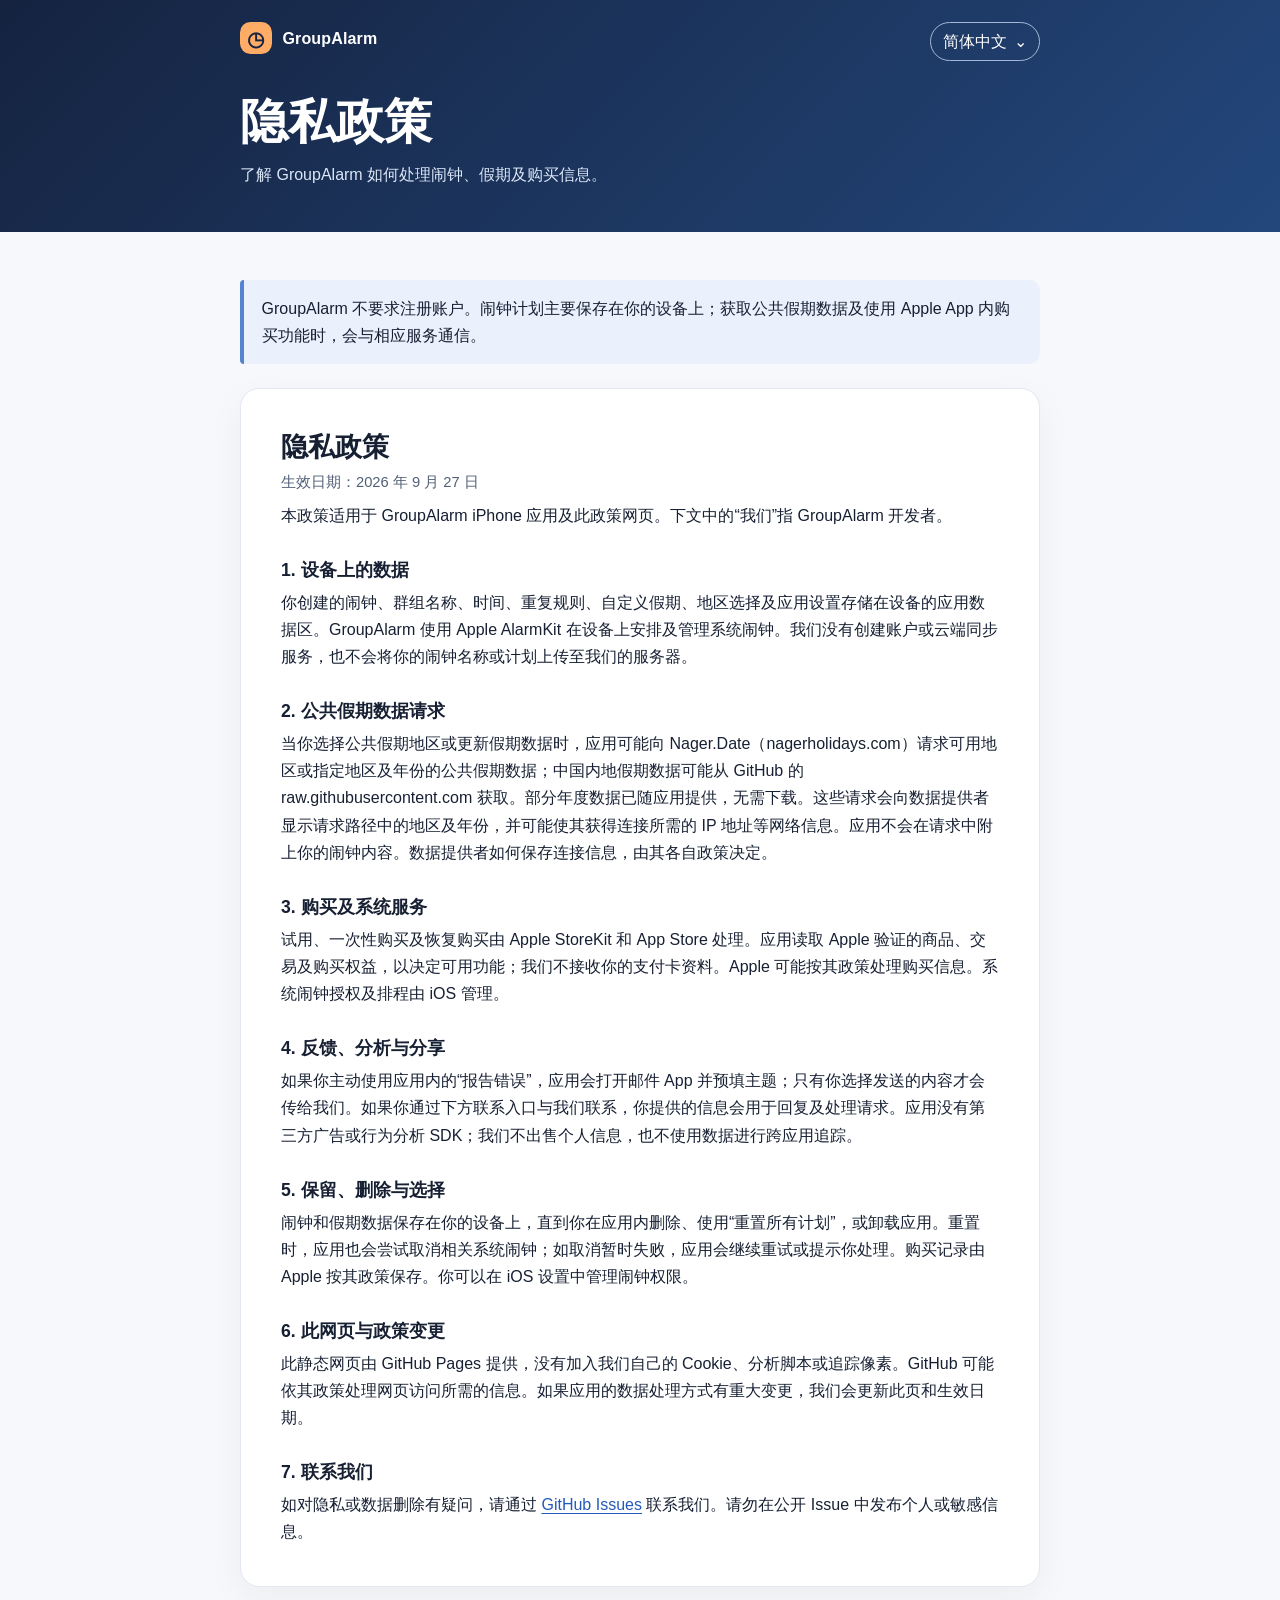
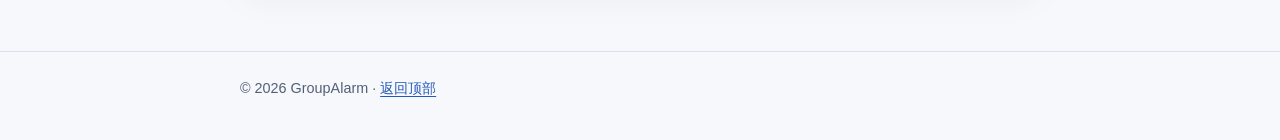
==== zh-hans/index.html @ ae1bf91b "Publish localized GroupAlarm privacy policy" ====
<!doctype html>
<html lang="zh-Hans">
<head>
  <meta charset="utf-8">
  <meta name="viewport" content="width=device-width, initial-scale=1">
  <meta name="color-scheme" content="light dark">
  <meta name="description" content="了解 GroupAlarm 如何处理闹钟、假期及购买信息。">
  <title>隐私政策 · GroupAlarm</title>
  <link rel="stylesheet" href="../style.css">
  <link rel="alternate" hreflang="zh-Hant" href="https://ericliu66.github.io/GroupAlarm-Privacy/zh-hant/">
  <link rel="alternate" hreflang="zh-Hans" href="https://ericliu66.github.io/GroupAlarm-Privacy/zh-hans/">
  <link rel="alternate" hreflang="en" href="https://ericliu66.github.io/GroupAlarm-Privacy/en/">
</head>
<body>
  <header>
    <div class="wrap">
      <div class="topbar">
        <a class="brand" href="../" aria-label="GroupAlarm"><span class="mark" aria-hidden="true">◷</span>GroupAlarm</a>
        <details class="language"><summary aria-label="语言 / Language">简体中文</summary><nav aria-label="语言 / Language"><a href="../zh-hant/" lang="zh-Hant">繁體中文</a><a href="../zh-hans/" lang="zh-Hans" aria-current="page">简体中文</a><a href="../en/" lang="en">English</a></nav></details>
      </div>
      <h1 id="top">隐私政策</h1>
      <p>了解 GroupAlarm 如何处理闹钟、假期及购买信息。</p>
    </div>
  </header>
  <main class="wrap">
    <p class="note">GroupAlarm 不要求注册账户。闹钟计划主要保存在你的设备上；获取公共假期数据及使用 Apple App 内购买功能时，会与相应服务通信。</p>
    <article aria-labelledby="policy-title">
      <h2 id="policy-title">隐私政策</h2>
      <p class="date">生效日期：2026 年 9 月 27 日</p>
      <p>本政策适用于 GroupAlarm iPhone 应用及此政策网页。下文中的“我们”指 GroupAlarm 开发者。</p>

      <h3>1. 设备上的数据</h3>
      <p>你创建的闹钟、群组名称、时间、重复规则、自定义假期、地区选择及应用设置存储在设备的应用数据区。GroupAlarm 使用 Apple AlarmKit 在设备上安排及管理系统闹钟。我们没有创建账户或云端同步服务，也不会将你的闹钟名称或计划上传至我们的服务器。</p>

      <h3>2. 公共假期数据请求</h3>
      <p>当你选择公共假期地区或更新假期数据时，应用可能向 Nager.Date（nagerholidays.com）请求可用地区或指定地区及年份的公共假期数据；中国内地假期数据可能从 GitHub 的 raw.githubusercontent.com 获取。部分年度数据已随应用提供，无需下载。这些请求会向数据提供者显示请求路径中的地区及年份，并可能使其获得连接所需的 IP 地址等网络信息。应用不会在请求中附上你的闹钟内容。数据提供者如何保存连接信息，由其各自政策决定。</p>

      <h3>3. 购买及系统服务</h3>
      <p>试用、一次性购买及恢复购买由 Apple StoreKit 和 App Store 处理。应用读取 Apple 验证的商品、交易及购买权益，以决定可用功能；我们不接收你的支付卡资料。Apple 可能按其政策处理购买信息。系统闹钟授权及排程由 iOS 管理。</p>

      <h3>4. 反馈、分析与分享</h3>
      <p>如果你主动使用应用内的“报告错误”，应用会打开邮件 App 并预填主题；只有你选择发送的内容才会传给我们。如果你通过下方联系入口与我们联系，你提供的信息会用于回复及处理请求。应用没有第三方广告或行为分析 SDK；我们不出售个人信息，也不使用数据进行跨应用追踪。</p>

      <h3>5. 保留、删除与选择</h3>
      <p>闹钟和假期数据保存在你的设备上，直到你在应用内删除、使用“重置所有计划”，或卸载应用。重置时，应用也会尝试取消相关系统闹钟；如取消暂时失败，应用会继续重试或提示你处理。购买记录由 Apple 按其政策保存。你可以在 iOS 设置中管理闹钟权限。</p>

      <h3>6. 此网页与政策变更</h3>
      <p>此静态网页由 GitHub Pages 提供，没有加入我们自己的 Cookie、分析脚本或追踪像素。GitHub 可能依其政策处理网页访问所需的信息。如果应用的数据处理方式有重大变更，我们会更新此页和生效日期。</p>

      <h3>7. 联系我们</h3>
      <p>如对隐私或数据删除有疑问，请通过 <a href="https://github.com/EricLIU66/GroupAlarm-Privacy/issues/new">GitHub Issues</a> 联系我们。请勿在公开 Issue 中发布个人或敏感信息。</p>
    </article>
  </main>
  <footer><div class="wrap">© 2026 GroupAlarm · <a href="#top">返回顶部</a></div></footer>
</body>
</html>
---- style.css ----
:root { font-family: -apple-system, BlinkMacSystemFont, "Segoe UI", sans-serif; color-scheme: light dark; }
* { box-sizing: border-box; }
body { margin: 0; background: #f7f8fb; color: #172033; line-height: 1.7; }
a { color: #2459bb; text-underline-offset: .18em; }
a:focus-visible, summary:focus-visible { outline: 3px solid #3f78dc; outline-offset: 3px; border-radius: 3px; }
.wrap { width: min(100% - 2rem, 800px); margin-inline: auto; }
header { background: linear-gradient(135deg, #152340, #23477c); color: white; padding: 1.4rem 0 2.75rem; }
header a { color: white; }
.topbar { display: flex; align-items: flex-start; justify-content: space-between; gap: 1rem; }
.brand { display: inline-flex; align-items: center; gap: .65rem; font-weight: 700; letter-spacing: .01em; text-decoration: none; }
.mark { display: grid; place-items: center; width: 2rem; height: 2rem; border-radius: .65rem; background: #ffad66; color: #172340; font-size: 1.25rem; }
.language { position: relative; z-index: 1; }
.language summary { list-style: none; cursor: pointer; border: 1px solid #a4b8d5; border-radius: 99px; padding: .3rem .75rem; white-space: nowrap; }
.language summary::-webkit-details-marker { display: none; }
.language summary::after { content: "⌄"; margin-left: .45rem; }
.language nav { position: absolute; right: 0; top: calc(100% + .5rem); min-width: 9rem; padding: .35rem; border-radius: .8rem; background: white; box-shadow: 0 12px 30px rgba(0, 0, 0, .24); }
.language nav a { display: block; color: #172033; text-decoration: none; padding: .45rem .65rem; border-radius: .45rem; }
.language nav a:hover, .language nav a[aria-current="page"] { background: #eaf1fc; }
h1 { font-size: clamp(2rem, 5vw, 3rem); line-height: 1.2; margin: 2rem 0 .65rem; }
header p { max-width: 50rem; margin: 0; color: #dce7f8; }
main { padding-block: 2rem 4rem; }
.note { border-left: 4px solid #5683d1; background: #eaf1fc; padding: .9rem 1.1rem; border-radius: .25rem .7rem .7rem .25rem; }
article { background: white; border: 1px solid #e2e7f0; border-radius: 1.2rem; padding: clamp(1.2rem, 4vw, 2.5rem); box-shadow: 0 12px 36px rgba(25, 45, 78, .05); margin-top: 1.5rem; }
article h2 { font-size: 1.7rem; line-height: 1.3; margin: 0 0 .35rem; }
article h3 { font-size: 1.1rem; line-height: 1.4; margin: 1.8rem 0 .35rem; }
article p { margin: .4rem 0 0; }
.date { color: #526077; font-size: .92rem; }
footer { border-top: 1px solid #d9e1ed; padding: 1.5rem 0 2.5rem; color: #526077; font-size: .9rem; }
@media (prefers-color-scheme: dark) {
  body { background: #101827; color: #e6ecf5; }
  article { background: #19253a; border-color: #32435d; box-shadow: none; }
  .note { background: #1d3556; }
  .date, footer { color: #b6c2d4; }
  footer { border-color: #32435d; }
  a { color: #9cc1ff; }
  .language nav { background: #19253a; }
  .language nav a { color: #e6ecf5; }
  .language nav a:hover, .language nav a[aria-current="page"] { background: #294264; }
}
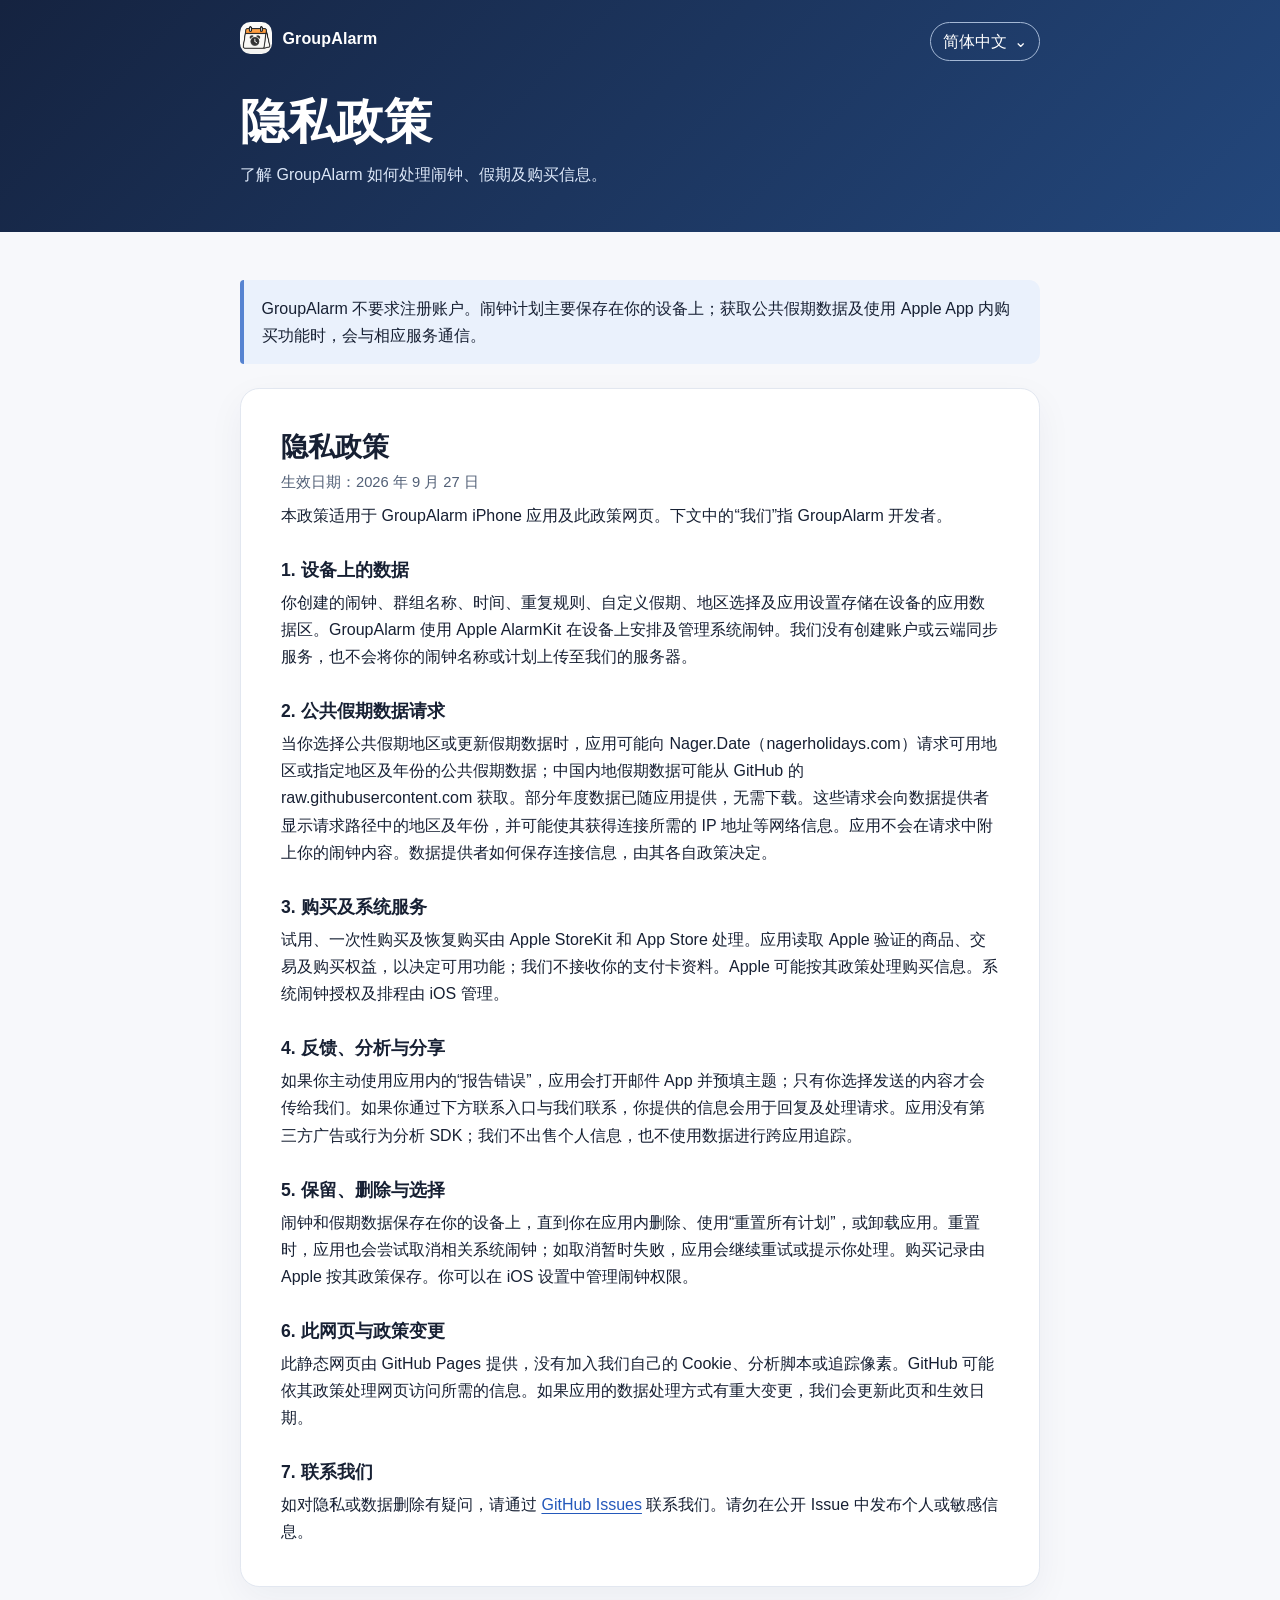
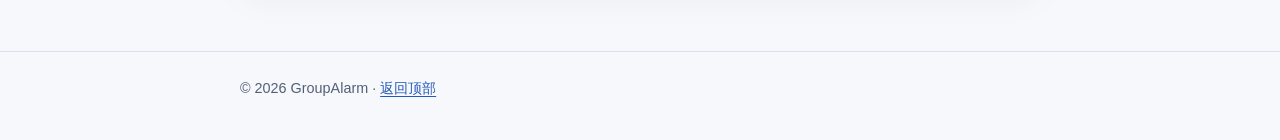
==== commit 9d04dc91: "Show GroupAlarm AppIcon on policy pages" ====
--- a/zh-hans/index.html
+++ b/zh-hans/index.html
@@ -6,6 +6,7 @@
   <meta name="color-scheme" content="light dark">
   <meta name="description" content="了解 GroupAlarm 如何处理闹钟、假期及购买信息。">
   <title>隐私政策 · GroupAlarm</title>
+  <link rel="icon" type="image/png" href="../app-icon.png">
   <link rel="stylesheet" href="../style.css">
   <link rel="alternate" hreflang="zh-Hant" href="https://ericliu66.github.io/GroupAlarm-Privacy/zh-hant/">
   <link rel="alternate" hreflang="zh-Hans" href="https://ericliu66.github.io/GroupAlarm-Privacy/zh-hans/">
@@ -15,7 +16,7 @@
   <header>
     <div class="wrap">
       <div class="topbar">
-        <a class="brand" href="../" aria-label="GroupAlarm"><span class="mark" aria-hidden="true">◷</span>GroupAlarm</a>
+        <a class="brand" href="../" aria-label="GroupAlarm"><img class="app-icon" src="../app-icon.png" width="32" height="32" alt="">GroupAlarm</a>
         <details class="language"><summary aria-label="语言 / Language">简体中文</summary><nav aria-label="语言 / Language"><a href="../zh-hant/" lang="zh-Hant">繁體中文</a><a href="../zh-hans/" lang="zh-Hans" aria-current="page">简体中文</a><a href="../en/" lang="en">English</a></nav></details>
       </div>
       <h1 id="top">隐私政策</h1>
--- a/style.css
+++ b/style.css
@@ -8,7 +8,7 @@
 header a { color: white; }
 .topbar { display: flex; align-items: flex-start; justify-content: space-between; gap: 1rem; }
 .brand { display: inline-flex; align-items: center; gap: .65rem; font-weight: 700; letter-spacing: .01em; text-decoration: none; }
-.mark { display: grid; place-items: center; width: 2rem; height: 2rem; border-radius: .65rem; background: #ffad66; color: #172340; font-size: 1.25rem; }
+.app-icon { display: block; width: 2rem; height: 2rem; border-radius: .65rem; }
 .language { position: relative; z-index: 1; }
 .language summary { list-style: none; cursor: pointer; border: 1px solid #a4b8d5; border-radius: 99px; padding: .3rem .75rem; white-space: nowrap; }
 .language summary::-webkit-details-marker { display: none; }
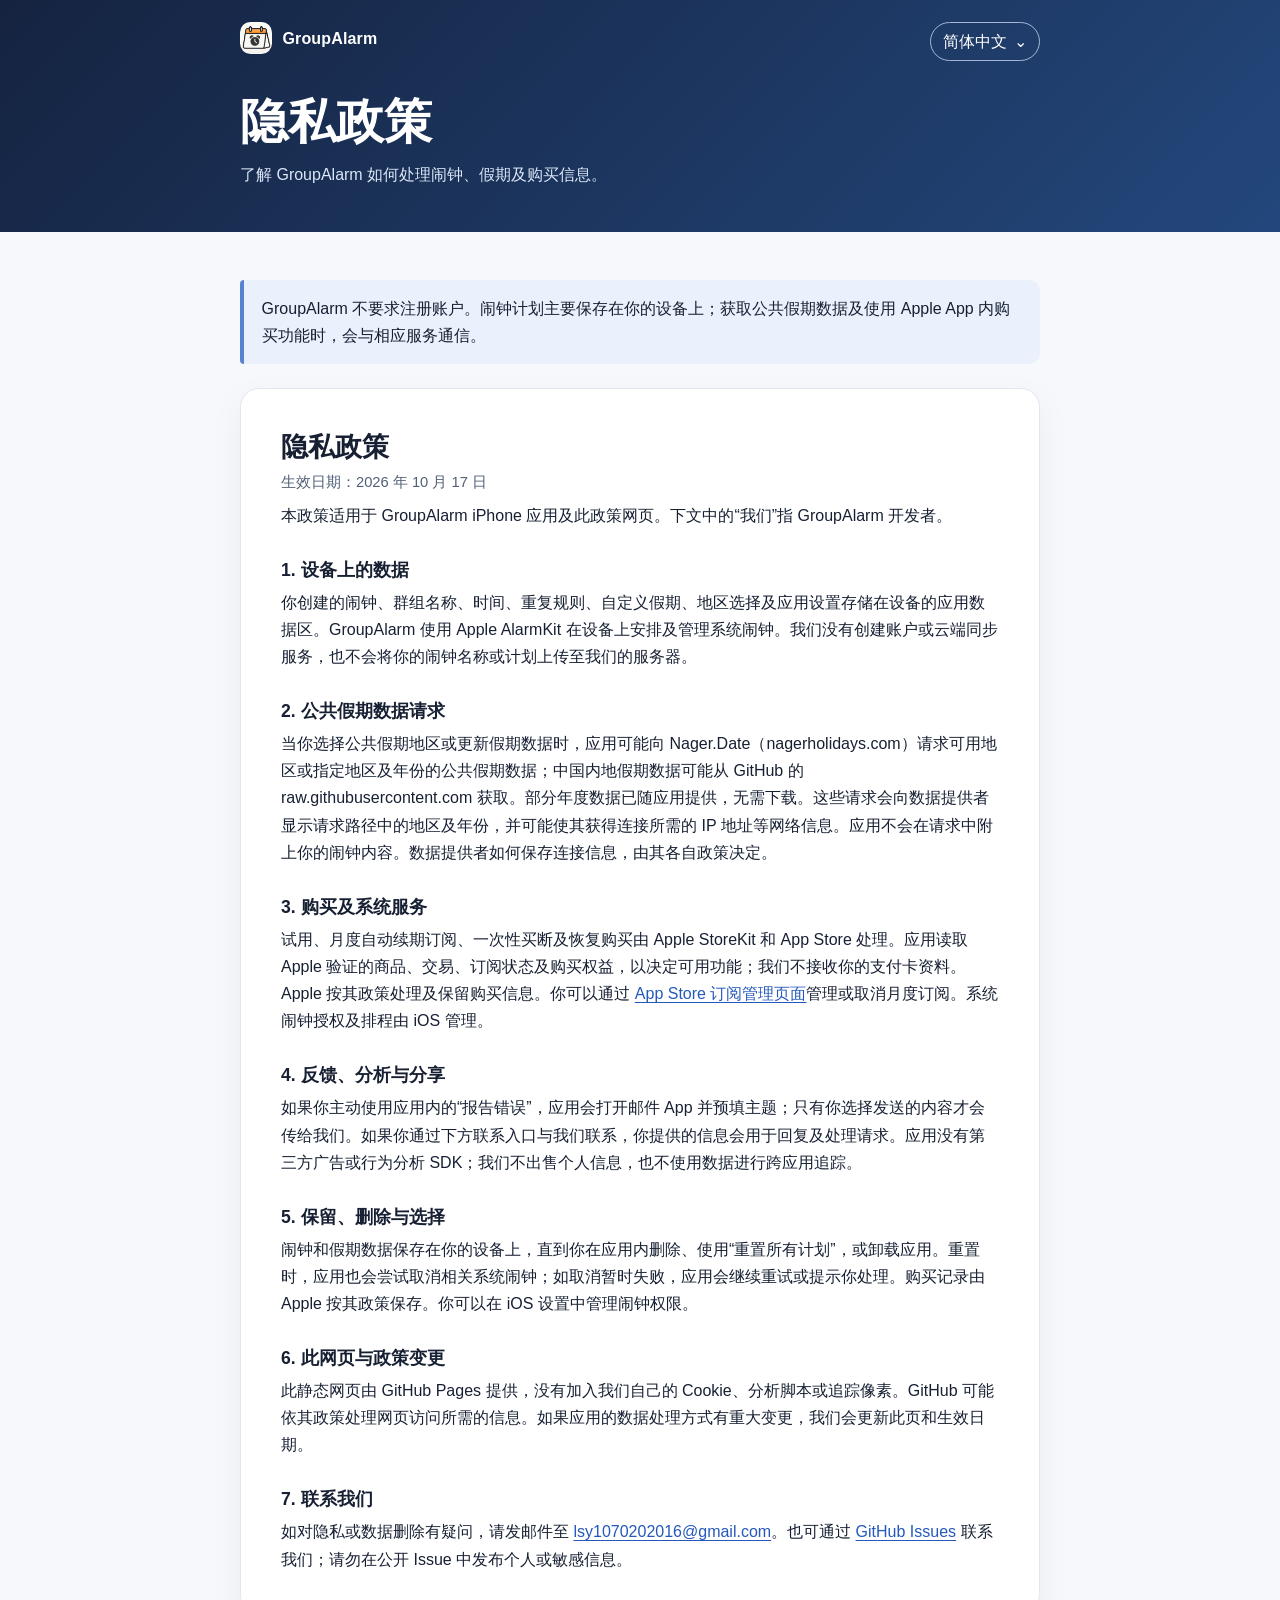
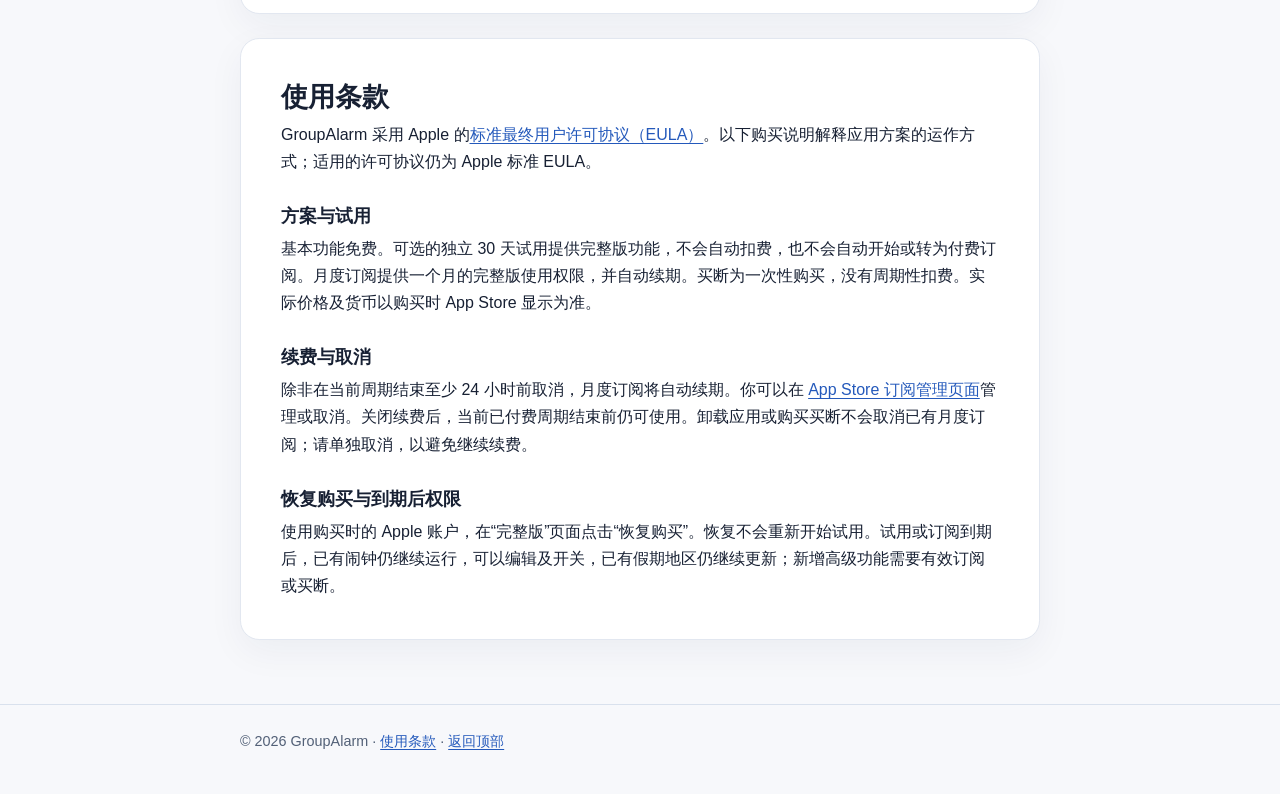
==== commit 20221a38: "Clarify subscription privacy disclosures and standard EULA terms" ====
--- a/zh-hans/index.html
+++ b/zh-hans/index.html
@@ -27,7 +27,7 @@
     <p class="note">GroupAlarm 不要求注册账户。闹钟计划主要保存在你的设备上；获取公共假期数据及使用 Apple App 内购买功能时，会与相应服务通信。</p>
     <article aria-labelledby="policy-title">
       <h2 id="policy-title">隐私政策</h2>
-      <p class="date">生效日期：2026 年 9 月 27 日</p>
+      <p class="date">生效日期：2026 年 10 月 17 日</p>
       <p>本政策适用于 GroupAlarm iPhone 应用及此政策网页。下文中的“我们”指 GroupAlarm 开发者。</p>
 
       <h3>1. 设备上的数据</h3>
@@ -37,7 +37,7 @@
       <p>当你选择公共假期地区或更新假期数据时，应用可能向 Nager.Date（nagerholidays.com）请求可用地区或指定地区及年份的公共假期数据；中国内地假期数据可能从 GitHub 的 raw.githubusercontent.com 获取。部分年度数据已随应用提供，无需下载。这些请求会向数据提供者显示请求路径中的地区及年份，并可能使其获得连接所需的 IP 地址等网络信息。应用不会在请求中附上你的闹钟内容。数据提供者如何保存连接信息，由其各自政策决定。</p>
 
       <h3>3. 购买及系统服务</h3>
-      <p>试用、一次性购买及恢复购买由 Apple StoreKit 和 App Store 处理。应用读取 Apple 验证的商品、交易及购买权益，以决定可用功能；我们不接收你的支付卡资料。Apple 可能按其政策处理购买信息。系统闹钟授权及排程由 iOS 管理。</p>
+      <p>试用、月度自动续期订阅、一次性买断及恢复购买由 Apple StoreKit 和 App Store 处理。应用读取 Apple 验证的商品、交易、订阅状态及购买权益，以决定可用功能；我们不接收你的支付卡资料。Apple 按其政策处理及保留购买信息。你可以通过 <a href="https://apps.apple.com/account/subscriptions">App Store 订阅管理页面</a>管理或取消月度订阅。系统闹钟授权及排程由 iOS 管理。</p>
 
       <h3>4. 反馈、分析与分享</h3>
       <p>如果你主动使用应用内的“报告错误”，应用会打开邮件 App 并预填主题；只有你选择发送的内容才会传给我们。如果你通过下方联系入口与我们联系，你提供的信息会用于回复及处理请求。应用没有第三方广告或行为分析 SDK；我们不出售个人信息，也不使用数据进行跨应用追踪。</p>
@@ -49,9 +49,19 @@
       <p>此静态网页由 GitHub Pages 提供，没有加入我们自己的 Cookie、分析脚本或追踪像素。GitHub 可能依其政策处理网页访问所需的信息。如果应用的数据处理方式有重大变更，我们会更新此页和生效日期。</p>
 
       <h3>7. 联系我们</h3>
-      <p>如对隐私或数据删除有疑问，请通过 <a href="https://github.com/EricLIU66/GroupAlarm-Privacy/issues/new">GitHub Issues</a> 联系我们。请勿在公开 Issue 中发布个人或敏感信息。</p>
+      <p>如对隐私或数据删除有疑问，请发邮件至 <a href="mailto:lsy1070202016@gmail.com">lsy1070202016@gmail.com</a>。也可通过 <a href="https://github.com/EricLIU66/GroupAlarm-Privacy/issues/new">GitHub Issues</a> 联系我们；请勿在公开 Issue 中发布个人或敏感信息。</p>
+    </article>
+    <article id="terms-of-use" aria-labelledby="terms-title">
+      <h2 id="terms-title">使用条款</h2>
+      <p>GroupAlarm 采用 Apple 的<a href="https://www.apple.com/legal/internet-services/itunes/dev/stdeula/">标准最终用户许可协议（EULA）</a>。以下购买说明解释应用方案的运作方式；适用的许可协议仍为 Apple 标准 EULA。</p>
+      <h3>方案与试用</h3>
+      <p>基本功能免费。可选的独立 30 天试用提供完整版功能，不会自动扣费，也不会自动开始或转为付费订阅。月度订阅提供一个月的完整版使用权限，并自动续期。买断为一次性购买，没有周期性扣费。实际价格及货币以购买时 App Store 显示为准。</p>
+      <h3>续费与取消</h3>
+      <p>除非在当前周期结束至少 24 小时前取消，月度订阅将自动续期。你可以在 <a href="https://apps.apple.com/account/subscriptions">App Store 订阅管理页面</a>管理或取消。关闭续费后，当前已付费周期结束前仍可使用。卸载应用或购买买断不会取消已有月度订阅；请单独取消，以避免继续续费。</p>
+      <h3>恢复购买与到期后权限</h3>
+      <p>使用购买时的 Apple 账户，在“完整版”页面点击“恢复购买”。恢复不会重新开始试用。试用或订阅到期后，已有闹钟仍继续运行，可以编辑及开关，已有假期地区仍继续更新；新增高级功能需要有效订阅或买断。</p>
     </article>
   </main>
-  <footer><div class="wrap">© 2026 GroupAlarm · <a href="#top">返回顶部</a></div></footer>
+  <footer><div class="wrap">© 2026 GroupAlarm · <a href="#terms-of-use">使用条款</a> · <a href="#top">返回顶部</a></div></footer>
 </body>
 </html>
